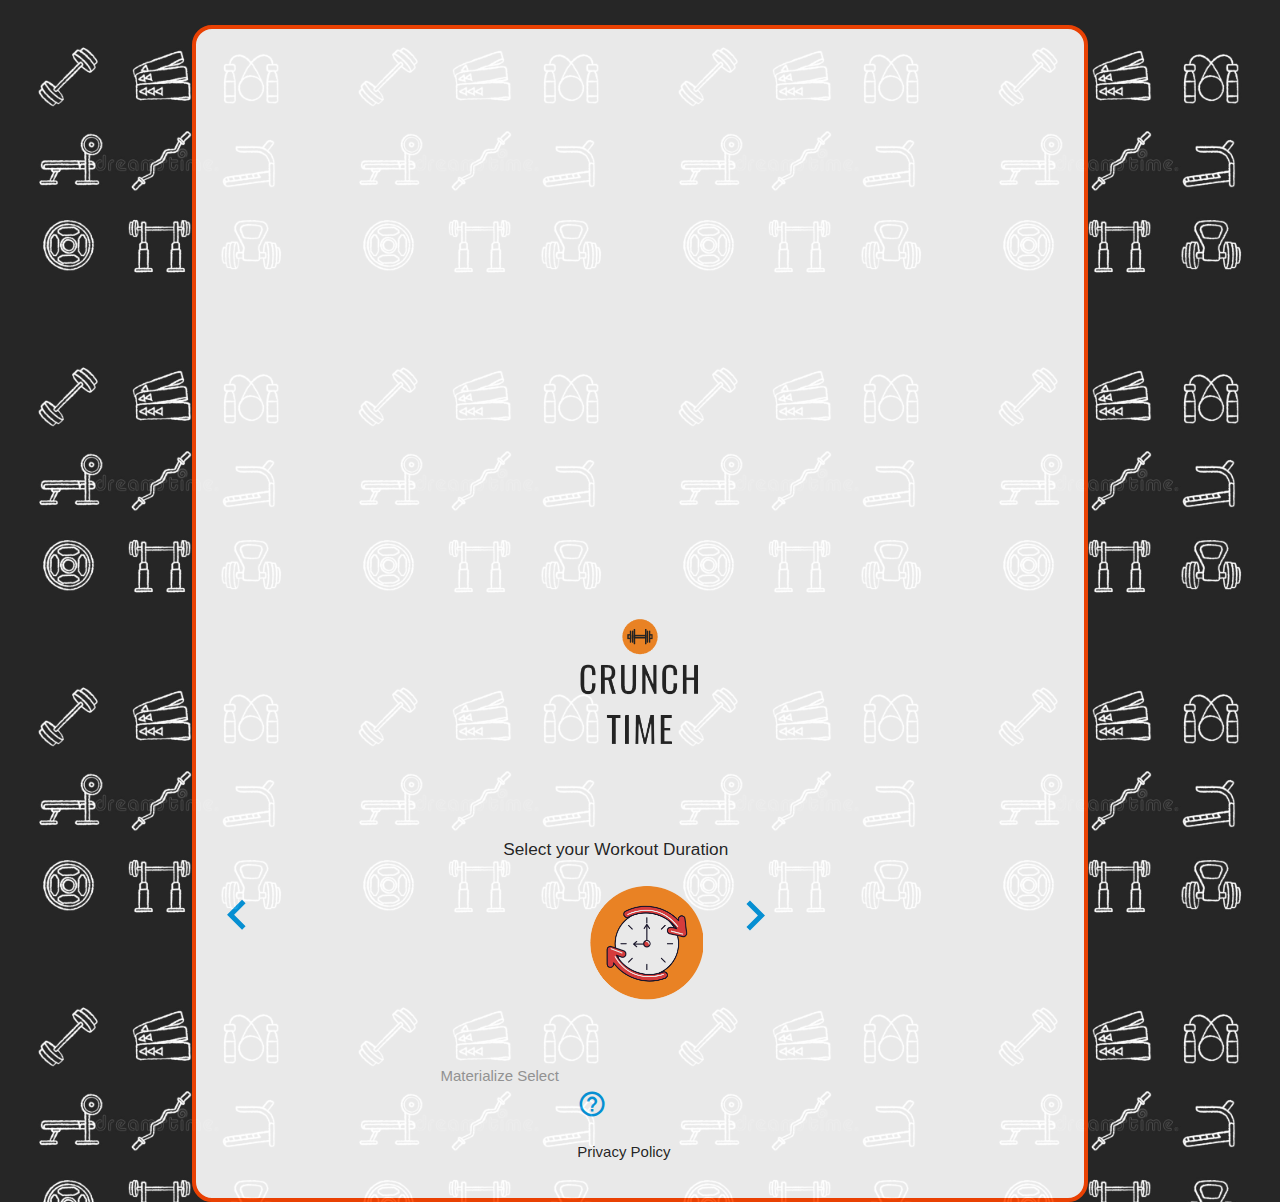
==== counter.html @ d3a98e11 "counter" ====
<!DOCTYPE html>
<html lang="en">
    <head>
        <meta charset="UTF-8">
        <meta http-equiv="X-UA-Compatible" content="IE=edge">
        <meta name="viewport" content="width=device-width, initial-scale=1.0">
        <link rel="stylesheet" href="https://cdnjs.cloudflare.com/ajax/libs/materialize/1.0.0/css/materialize.min.css">
        <link href="https://fonts.googleapis.com/icon?family=Material+Icons" rel="stylesheet">
        <link rel="stylesheet" href="assets/css/stule.css">
        <title>Crunch Time </title>
    </head>
    <body>
        <div class="container white">
            <div class="row">
                <div class="col s4"></div>
                <div class="col s4"> <!-- For the time being-->
                    <a href="index.html">
                        <img class = "responsive-img" src="assets/images/Black and Yellow Paper Basketball Maximalist Sports Animated Logo (5).png">
                    </a>
                </div>
                <div class="col s4"></div>
            </div>
            <div class="row">
                <div class="col s4"></div>
                <div class="col s4"><h6>Select your Workout Duration</h6></div>
                <div class="col s4"></div>
            </div>
            <div class="row">
                <div class="col s5 left">
                  <a href="muscle.html">
                      <i class = "medium material-icons">keyboard_arrow_left</i>
                  </a>
                </div>
                <div class="col s2">
                    <img class = "responsive-img" src="assets/images/Black and Yellow Paper Basketball Maximalist Sports Animated Logo (7).png">
                </div>
                <div class="col s5">
                      <a href="music.html">
                          <i class = "medium material-icons">keyboard_arrow_right</i>
                      </a>
                </div>
            </div>
            <div class="row">
                <div class="col s3"></div>
                <div class="col s6">
                    <div class="input-field col s12"> <!-- Does require jQuery to initialize. Refer to https://materializecss.com/select.html -->
                        <select>
                          <option value="" disabled selected>Choose your option</option>
                          <option value="1">Option 1</option>
                          <option value="2">Option 2</option>
                          <option value="3">Option 3</option>
                        </select>
                        <label>Materialize Select</label>
                      </div>
                </div>
                <div class="col s3"></div>
            </div>
            <div class="row">
                <div class="col s5"></div>
                <div class="col s2 privacy">
                    <a href="privacy-policy.html">
                        <i class="small material-icons">help_outline</i>
                    </a>
                    <p>Privacy Policy</p>
                </div>
                <div class="col s5"></div> 
            </div>
        </div>
    </body>
</html>
---- assets/css/stule.css ----
body{
    background-image: url("../images/strength-training-chalk-white-icons-set-black-background-strength-training-chalk-white-icons-set-black-background-home-188902358.jpg");    
    background-size: 320px;
}
.container{
   margin-top: 25px;
   padding-top: 500px;
   border: 4px solid orangered;
   border-radius: 20px; 
   opacity: 0.9;
}
.hero{
    width: 450px;
    height: 450px;
    position: absolute;
    top: 10px;
    right: 420px;
}
.enter{
    width: 150px;
    height: 150px;
    position: absolute;
    top: 400px;
    right: 580px;
}
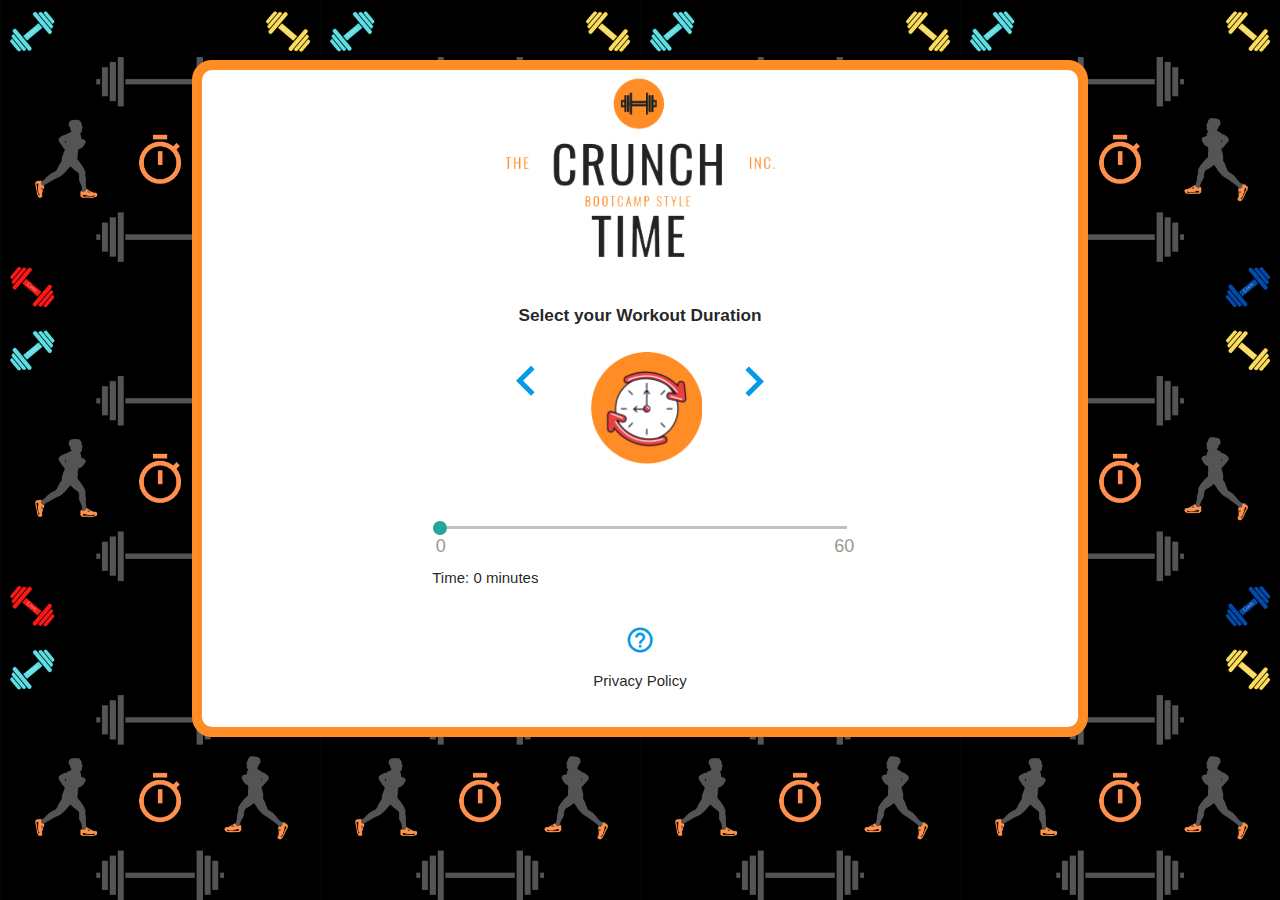
==== commit edc23cb5: "Merge pull request #30 from crunchteam04/feature/nayan" ====
--- a/counter.html
+++ b/counter.html
@@ -7,6 +7,7 @@
         <link rel="stylesheet" href="https://cdnjs.cloudflare.com/ajax/libs/materialize/1.0.0/css/materialize.min.css">
         <link href="https://fonts.googleapis.com/icon?family=Material+Icons" rel="stylesheet">
         <link rel="stylesheet" href="assets/css/stule.css">
+        <link rel="shortcut icon" type="image/jpg" href="../Crunch-Time/assets/images/Black and Yellow Paper Basketball Maximalist Sports Animated Logo (6).png"/>
         <title>Crunch Time </title>
     </head>
     <body>
@@ -36,23 +37,17 @@
                 </div>
                 <div class="col s5">
                       <a href="music.html">
-                          <i class = "medium material-icons">keyboard_arrow_right</i>
+                          <i class = "medium material-icons" id="rightArrow">keyboard_arrow_right</i>
                       </a>
                 </div>
             </div>
             <div class="row">
                 <div class="col s3"></div>
-                <div class="col s6">
-                    <div class="input-field col s12"> <!-- Does require jQuery to initialize. Refer to https://materializecss.com/select.html -->
-                        <select>
-                          <option value="" disabled selected>Choose your option</option>
-                          <option value="1">Option 1</option>
-                          <option value="2">Option 2</option>
-                          <option value="3">Option 3</option>
-                        </select>
-                        <label>Materialize Select</label>
-                      </div>
+                <div class="col s6 slideContainer">
+                    <input type="range" min = "0" max = "60" value="0" id = "myRange" class="slider"> 
+                    <p> Time: <span id="value"></span> minutes</p>
                 </div>
+                    
                 <div class="col s3"></div>
             </div>
             <div class="row">
@@ -66,5 +61,8 @@
                 <div class="col s5"></div> 
             </div>
         </div>
+        
+        <script src="assets/js/counter.js"></script>
+
     </body>
 </html>--- a/assets/css/stule.css
+++ b/assets/css/stule.css
@@ -1,26 +1,73 @@
 body{
-    background-image: url("../images/strength-training-chalk-white-icons-set-black-background-strength-training-chalk-white-icons-set-black-background-home-188902358.jpg");    
+    background-image: url("../images/background.PNG");    
     background-size: 320px;
 }
 .container{
-   margin-top: 25px;
-   padding-top: 500px;
-   border: 4px solid orangered;
+   border: 10px solid #ff8c24;
    border-radius: 20px; 
-   opacity: 0.9;
+   margin-top: 60px;
+   
 }
-.hero{
-    width: 450px;
-    height: 450px;
-    position: absolute;
-    top: 10px;
-    right: 420px;
+.start{
+    display: grid;
+    justify-content: center;
 }
-.enter{
-    width: 150px;
-    height: 150px;
-    position: absolute;
-    top: 400px;
-    right: 580px;
+.privacy{
+    display: grid;
+    justify-content: center;
+}
+.privacy a i{
+    display: grid;
+    justify-content: center;
+}
+h6{
+    display: grid;
+    justify-content: center;
+    font-weight: bold;
+}
+.avatar{
+    display: grid;
+    justify-content: center;
+}
+.carousel{
+    display: grid;
+    justify-content: center;
+    border: 2px solid black;
+}
+.music{
+    display: grid;
+    justify-content: center;
+}
+.shuffle{
+    display: grid;
+    justify-content: end;
+}
+.left{
+    display: grid;
+    justify-content: end;
 }
 
+.slideContainer{
+    width: 75%;
+    
+}
+
+.slider{
+    width: 100%;
+    height: 20px;
+}
+
+.slider::after{
+    content: '60 ';
+    font-size: 1.2rem;
+    position: absolute;
+    left: 97%;
+    top: 100%;
+}
+.slider::before{
+    content: '0';
+    font-size: 1.2rem;
+    position: absolute;
+    right: 97%;
+    top: 100%;
+}
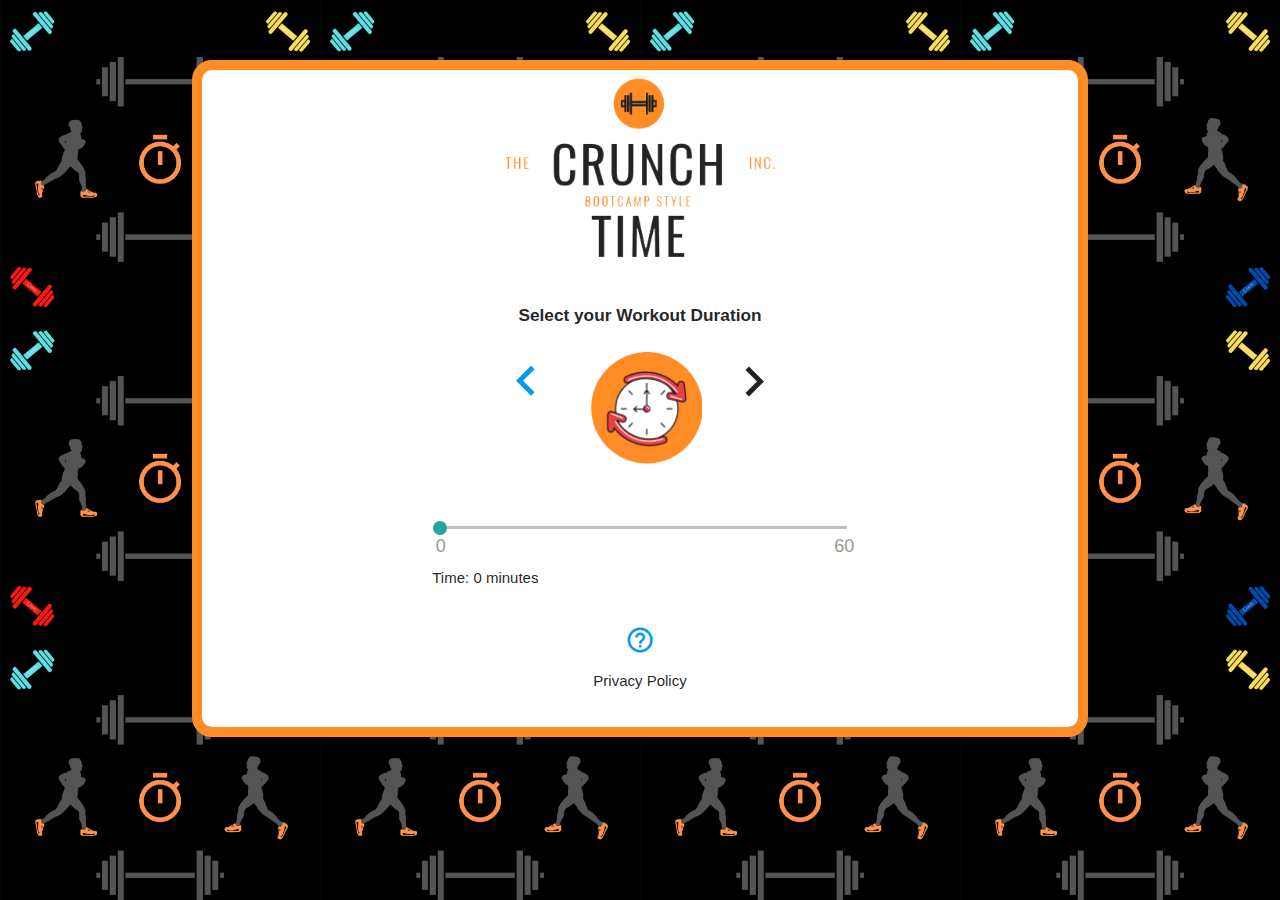
==== commit 35207c8c: "retrieve time function and display time on table" ====
--- a/counter.html
+++ b/counter.html
@@ -36,7 +36,7 @@
                     <img class = "responsive-img" src="assets/images/Black and Yellow Paper Basketball Maximalist Sports Animated Logo (7).png">
                 </div>
                 <div class="col s5">
-                      <a href="music.html">
+                      <!-- <a href="music.html"> -->
                           <i class = "medium material-icons" id="rightArrow">keyboard_arrow_right</i>
                       </a>
                 </div>
--- a/assets/css/stule.css
+++ b/assets/css/stule.css
@@ -71,3 +71,9 @@
     right: 97%;
     top: 100%;
 }
+
+.potatoes {
+    display: flex;
+    flex-direction: column;
+    align-items: center;
+}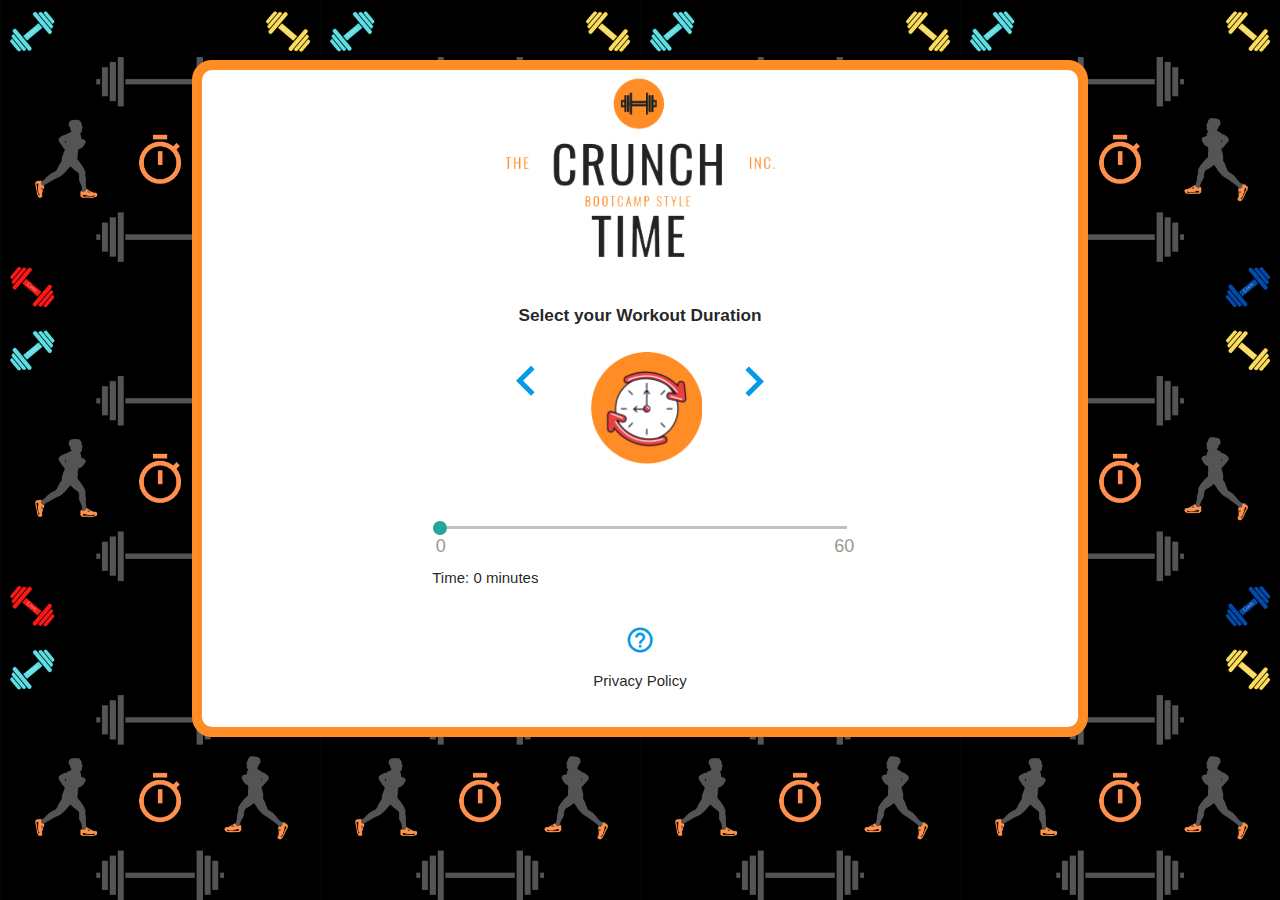
==== commit a2d9ce94: "updated files to lates version" ====
--- a/counter.html
+++ b/counter.html
@@ -36,7 +36,7 @@
                     <img class = "responsive-img" src="assets/images/Black and Yellow Paper Basketball Maximalist Sports Animated Logo (7).png">
                 </div>
                 <div class="col s5">
-                      <!-- <a href="music.html"> -->
+                      <a href="music.html">
                           <i class = "medium material-icons" id="rightArrow">keyboard_arrow_right</i>
                       </a>
                 </div>
--- a/assets/css/stule.css
+++ b/assets/css/stule.css
@@ -71,9 +71,3 @@
     right: 97%;
     top: 100%;
 }
-
-.potatoes {
-    display: flex;
-    flex-direction: column;
-    align-items: center;
-}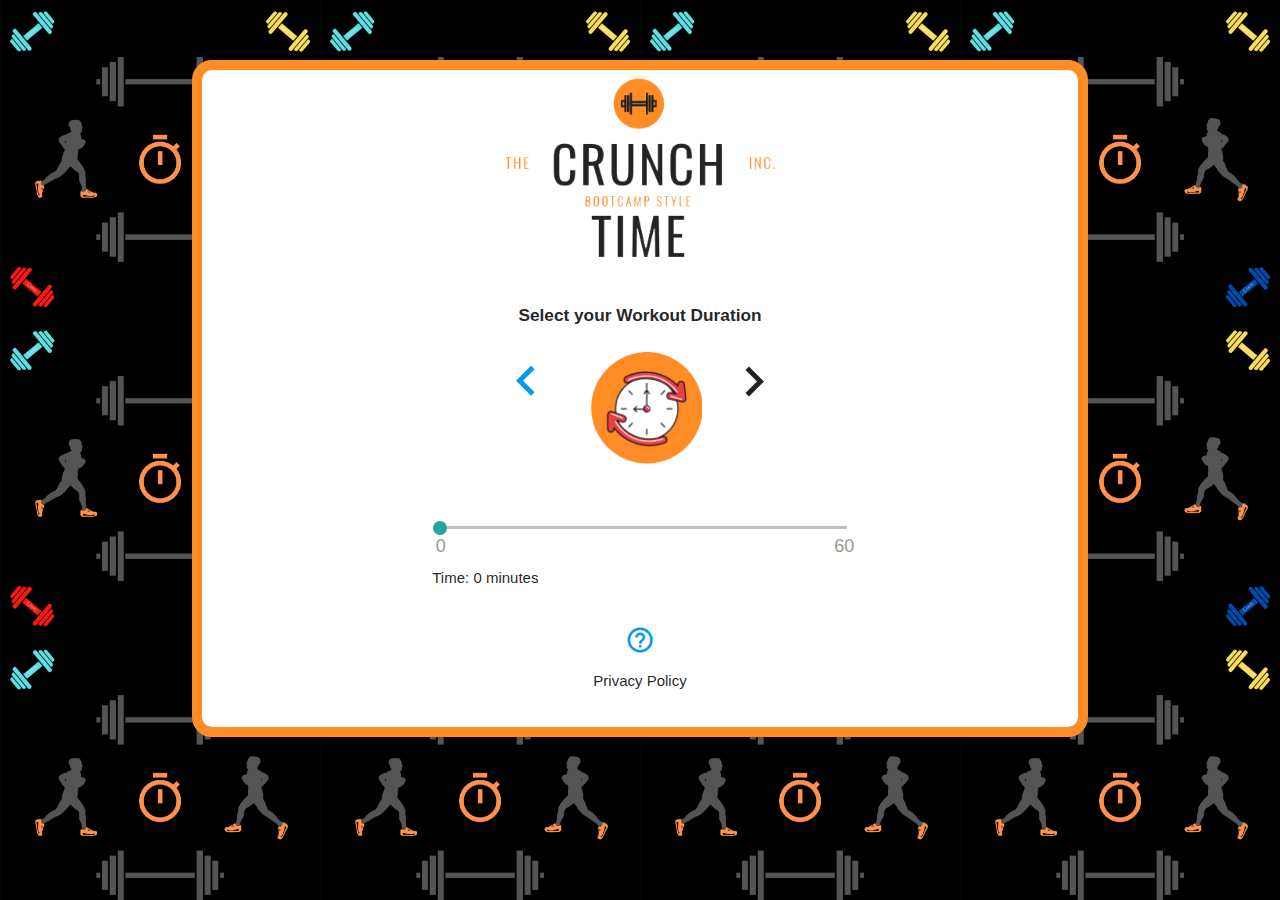
==== commit 98556b9c: "Merge pull request #53 from crunchteam04/feature/rizzel-history" ====
--- a/counter.html
+++ b/counter.html
@@ -36,7 +36,7 @@
                     <img class = "responsive-img" src="assets/images/Black and Yellow Paper Basketball Maximalist Sports Animated Logo (7).png">
                 </div>
                 <div class="col s5">
-                      <a href="music.html">
+                      <!-- <a href="music.html"> -->
                           <i class = "medium material-icons" id="rightArrow">keyboard_arrow_right</i>
                       </a>
                 </div>
--- a/assets/css/stule.css
+++ b/assets/css/stule.css
@@ -71,3 +71,9 @@
     right: 97%;
     top: 100%;
 }
+
+.potatoes {
+    display: flex;
+    flex-direction: column;
+    align-items: center;
+}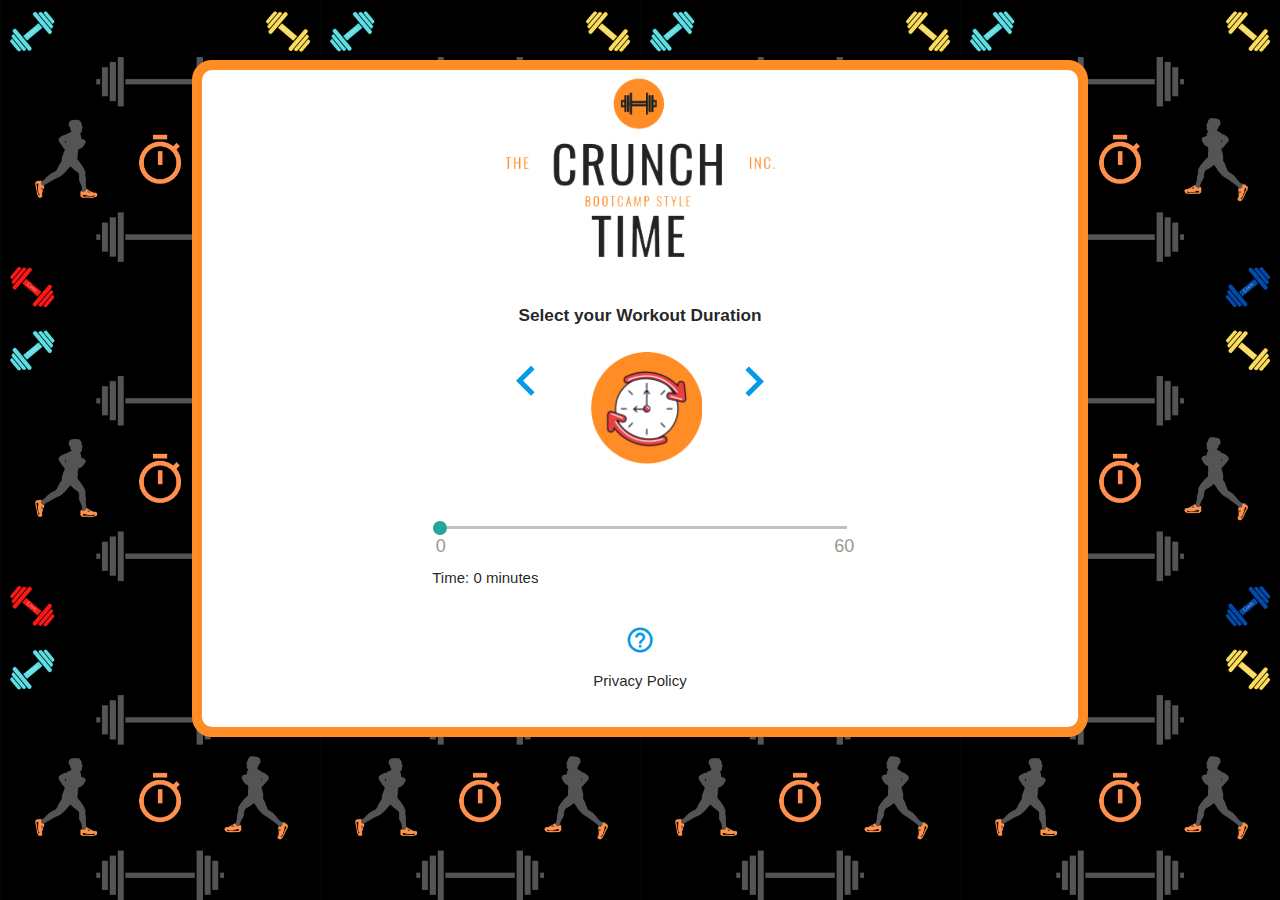
==== commit 1517a905: "Merge pull request #64 from crunchteam04/feature/kiefer/unify-pages" ====
--- a/counter.html
+++ b/counter.html
@@ -7,7 +7,7 @@
         <link rel="stylesheet" href="https://cdnjs.cloudflare.com/ajax/libs/materialize/1.0.0/css/materialize.min.css">
         <link href="https://fonts.googleapis.com/icon?family=Material+Icons" rel="stylesheet">
         <link rel="stylesheet" href="assets/css/stule.css">
-        <link rel="shortcut icon" type="image/jpg" href="../Crunch-Time/assets/images/Black and Yellow Paper Basketball Maximalist Sports Animated Logo (6).png"/>
+        <link rel="shortcut icon" type="image/jpg" href="./assets/images/Black and Yellow Paper Basketball Maximalist Sports Animated Logo (6).png"/>
         <title>Crunch Time </title>
     </head>
     <body>
@@ -36,7 +36,7 @@
                     <img class = "responsive-img" src="assets/images/Black and Yellow Paper Basketball Maximalist Sports Animated Logo (7).png">
                 </div>
                 <div class="col s5">
-                      <!-- <a href="music.html"> -->
+                      <a href="workout.html">
                           <i class = "medium material-icons" id="rightArrow">keyboard_arrow_right</i>
                       </a>
                 </div>
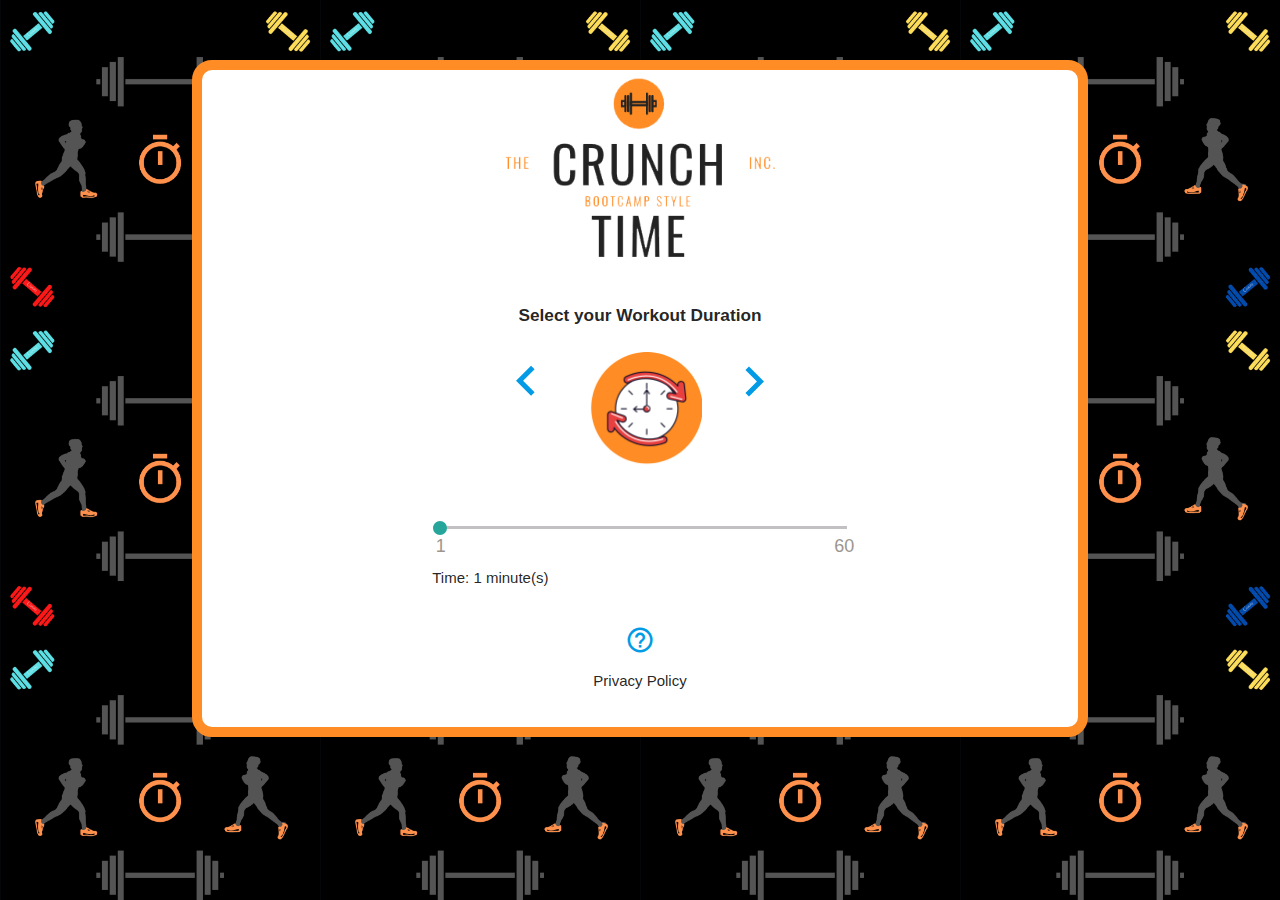
==== commit 4cebee86: "final working history" ====
--- a/counter.html
+++ b/counter.html
@@ -44,8 +44,8 @@
             <div class="row">
                 <div class="col s3"></div>
                 <div class="col s6 slideContainer">
-                    <input type="range" min = "0" max = "60" value="0" id = "myRange" class="slider"> 
-                    <p> Time: <span id="value"></span> minutes</p>
+                    <input type="range" min = "1" max = "60" value="1" id = "myRange" class="slider"> 
+                    <p> Time: <span id="value"></span> minute(s)</p>
                 </div>
                     
                 <div class="col s3"></div>
--- a/assets/css/stule.css
+++ b/assets/css/stule.css
@@ -65,7 +65,7 @@
     top: 100%;
 }
 .slider::before{
-    content: '0';
+    content: '1';
     font-size: 1.2rem;
     position: absolute;
     right: 97%;
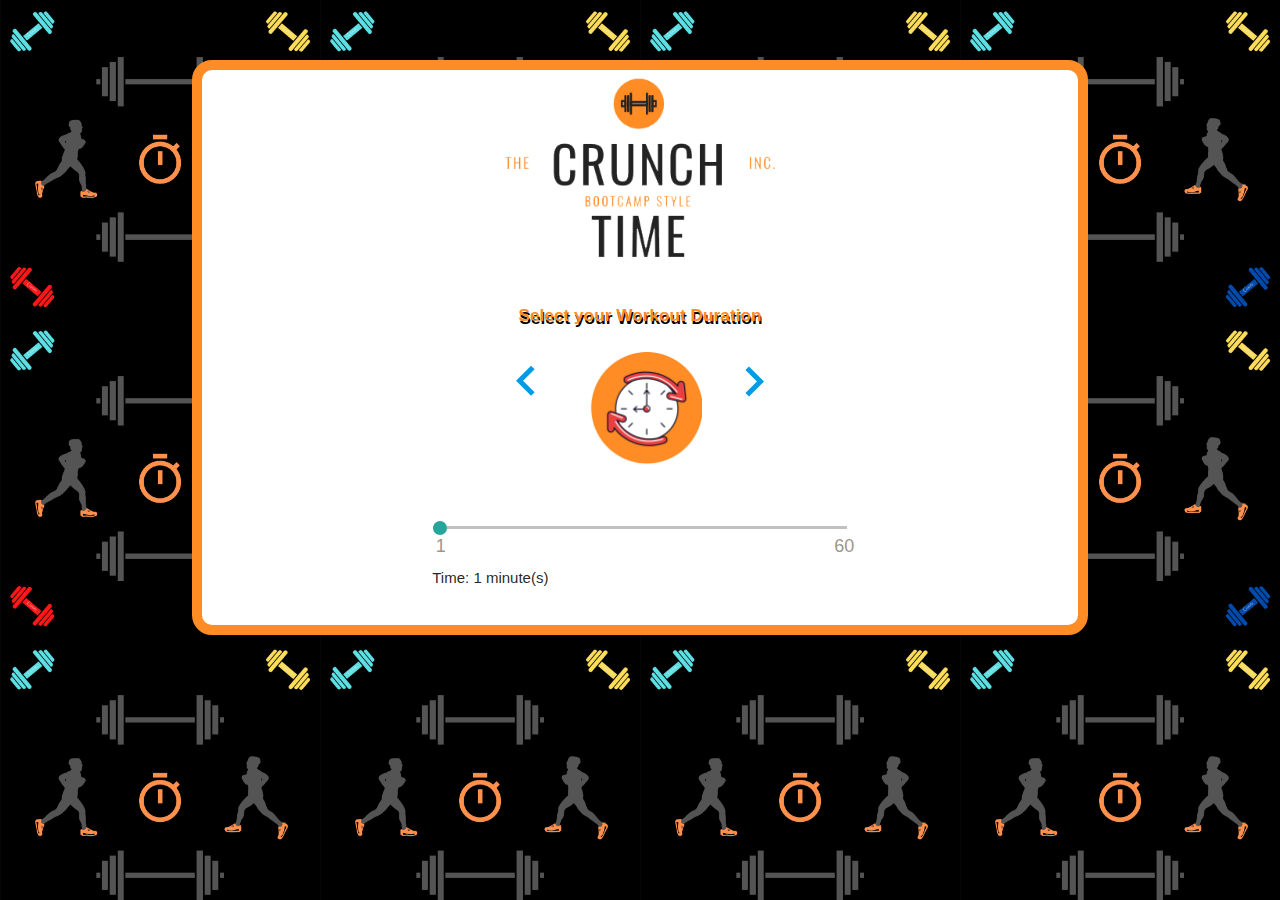
==== commit f35d413e: "final final commit" ====
--- a/counter.html
+++ b/counter.html
@@ -50,16 +50,7 @@
                     
                 <div class="col s3"></div>
             </div>
-            <div class="row">
-                <div class="col s5"></div>
-                <div class="col s2 privacy">
-                    <a href="privacy-policy.html">
-                        <i class="small material-icons">help_outline</i>
-                    </a>
-                    <p>Privacy Policy</p>
-                </div>
-                <div class="col s5"></div> 
-            </div>
+           
         </div>
         
         <script src="assets/js/counter.js"></script>
--- a/assets/css/stule.css
+++ b/assets/css/stule.css
@@ -24,6 +24,8 @@
     display: grid;
     justify-content: center;
     font-weight: bold;
+    color: #ff8c24;
+    text-shadow: 1px 2.8px black;
 }
 .avatar{
     display: grid;
@@ -76,4 +78,53 @@
     display: flex;
     flex-direction: column;
     align-items: center;
+}
+
+.exer{
+    display: grid;
+    justify-content: center;
+}
+
+.exercise-img{
+    width: 200px;
+    height: 200px;
+}
+
+.quotebox{
+    display: grid;
+    justify-content: center;
+}
+
+.topLeft{
+    width: 20px;
+    height: 20px;
+    padding-top: 10px;
+}
+
+.topRight{
+    display: grid;
+    justify-content: end;
+  
+}
+.topRight1{
+    width: 20px;
+    height: 20px;
+    padding-top: 10px
+}
+
+.bottomLeft{
+    width: 20px;
+    height: 20px;
+    padding-top: 80px;
+}
+
+.bottomRight{
+    display: grid;
+    justify-content: end;
+  
+}
+.bottomRight1{
+    width: 20px;
+    height: 20px;
+    padding-top: 80px
 }